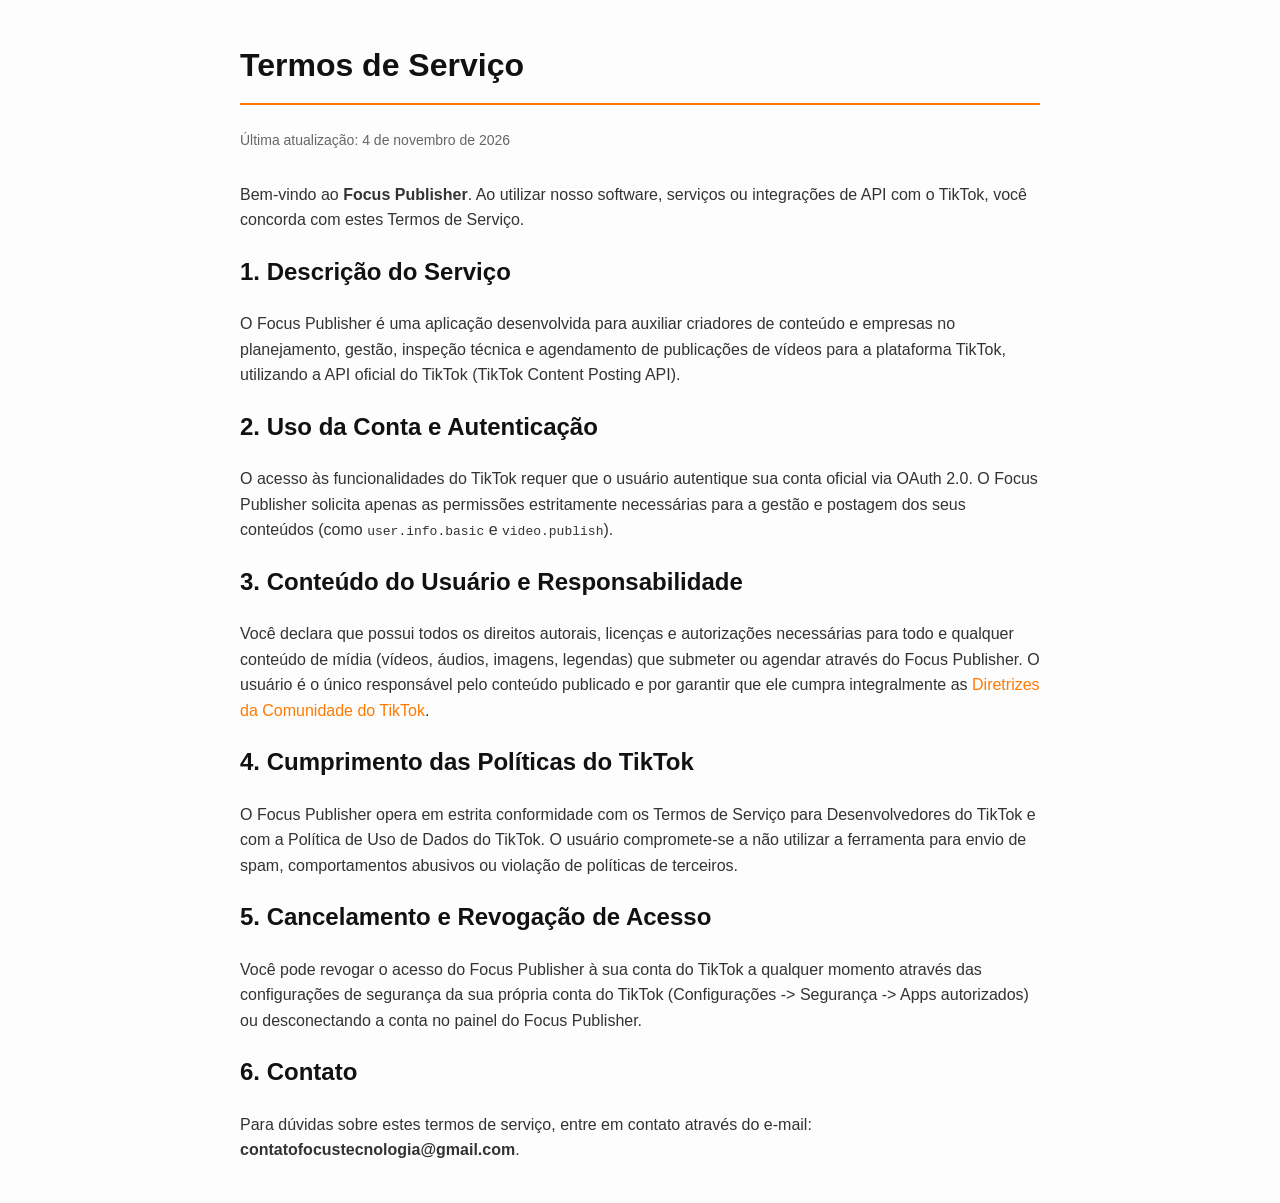
==== docs/index.html @ f6f10f2f "docs: add standalone HTML legal pages for GitHub Pages deployment" ====
<!DOCTYPE html>
<html lang="pt-BR">
<head>
    <meta charset="UTF-8">
    <meta name="viewport" content="width=device-width, initial-scale=1.0">
    <title>Termos de Serviço | Focus Publisher</title>
    <link rel="icon" type="image/png" href="/static/img/favicon.png">
    <style>
        body {
            font-family: -apple-system, BlinkMacSystemFont, "Segoe UI", Roboto, Helvetica, Arial, sans-serif;
            line-height: 1.6;
            color: #333;
            max-width: 800px;
            margin: 40px auto;
            padding: 0 20px;
            background-color: #fdfdfd;
        }
        h1, h2, h3 { color: #111; }
        h1 { border-bottom: 2px solid #ff7a00; padding-bottom: 12px; margin-bottom: 24px; }
        .last-updated { color: #666; font-size: 14px; margin-bottom: 30px; }
        .highlight { background: #fff8f0; border-left: 4px solid #ff7a00; padding: 12px 16px; margin: 20px 0; }
        a { color: #ff7a00; text-decoration: none; }
        a:hover { text-decoration: underline; }
    </style>
</head>
<body>
    <h1>Termos de Serviço</h1>
    <div class="last-updated">Última atualização: 4 de novembro de 2026</div>

    <p>Bem-vindo ao <strong>Focus Publisher</strong>. Ao utilizar nosso software, serviços ou integrações de API com o TikTok, você concorda com estes Termos de Serviço.</p>

    <h2>1. Descrição do Serviço</h2>
    <p>O Focus Publisher é uma aplicação desenvolvida para auxiliar criadores de conteúdo e empresas no planejamento, gestão, inspeção técnica e agendamento de publicações de vídeos para a plataforma TikTok, utilizando a API oficial do TikTok (TikTok Content Posting API).</p>

    <h2>2. Uso da Conta e Autenticação</h2>
    <p>O acesso às funcionalidades do TikTok requer que o usuário autentique sua conta oficial via OAuth 2.0. O Focus Publisher solicita apenas as permissões estritamente necessárias para a gestão e postagem dos seus conteúdos (como <code>user.info.basic</code> e <code>video.publish</code>).</p>

    <h2>3. Conteúdo do Usuário e Responsabilidade</h2>
    <p>Você declara que possui todos os direitos autorais, licenças e autorizações necessárias para todo e qualquer conteúdo de mídia (vídeos, áudios, imagens, legendas) que submeter ou agendar através do Focus Publisher. O usuário é o único responsável pelo conteúdo publicado e por garantir que ele cumpra integralmente as <a href="https://www.tiktok.com/community-guidelines" target="_blank" rel="noopener">Diretrizes da Comunidade do TikTok</a>.</p>

    <h2>4. Cumprimento das Políticas do TikTok</h2>
    <p>O Focus Publisher opera em estrita conformidade com os Termos de Serviço para Desenvolvedores do TikTok e com a Política de Uso de Dados do TikTok. O usuário compromete-se a não utilizar a ferramenta para envio de spam, comportamentos abusivos ou violação de políticas de terceiros.</p>

    <h2>5. Cancelamento e Revogação de Acesso</h2>
    <p>Você pode revogar o acesso do Focus Publisher à sua conta do TikTok a qualquer momento através das configurações de segurança da sua própria conta do TikTok (Configurações -> Segurança -> Apps autorizados) ou desconectando a conta no painel do Focus Publisher.</p>

    <h2>6. Contato</h2>
    <p>Para dúvidas sobre estes termos de serviço, entre em contato através do e-mail: <strong>contatofocustecnologia@gmail.com</strong>.</p>
</body>
</html>
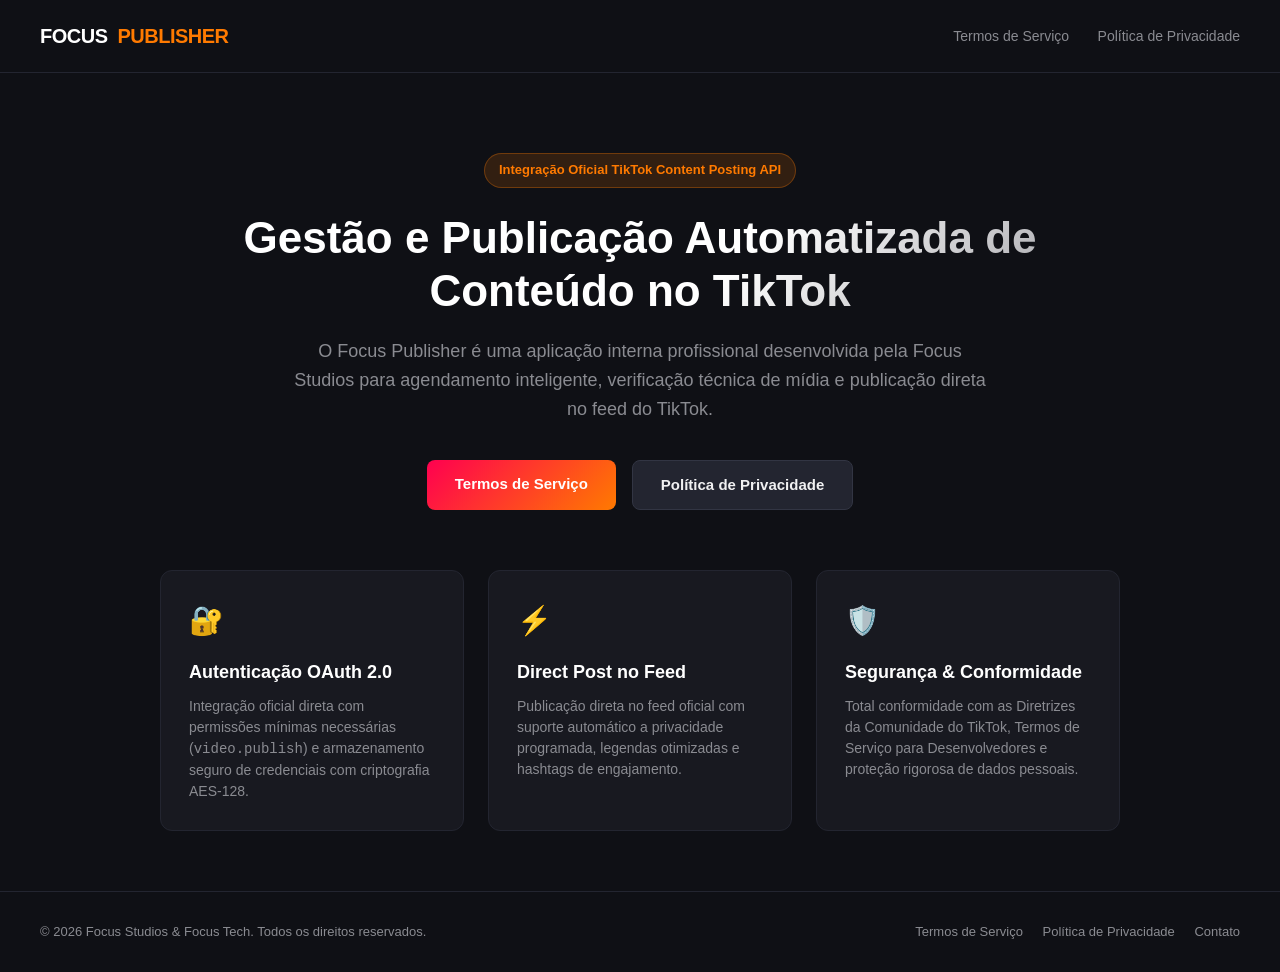
==== commit 0ff30027: "feat: add official professional landing page to root index.html for TikTok app review" ====
--- a/docs/index.html
+++ b/docs/index.html
@@ -3,48 +3,222 @@
 <head>
     <meta charset="UTF-8">
     <meta name="viewport" content="width=device-width, initial-scale=1.0">
-    <title>Termos de Serviço | Focus Publisher</title>
+    <title>Focus Publisher | Gestão e Publicação Oficial no TikTok</title>
+    <meta name="tiktok-developers-site-verification" content="7XffmMhvXmSdrHhRKUaodCohyXHzy71G">
+    <meta name="tiktok-developers-site-verification" content="tiktok-developers-site-verification=7XffmMhvXmSdrHhRKUaodCohyXHzy71G">
+    <meta name="tiktok-developers-site-verification" content="AXEsRlxIU5mnBkntqVkAtYYFIvtbMU3h">
+    <meta name="tiktok-developers-site-verification" content="tiktok-developers-site-verification=AXEsRlxIU5mnBkntqVkAtYYFIvtbMU3h">
     <link rel="icon" type="image/png" href="/static/img/favicon.png">
     <style>
+        :root {
+            --primary: #ff0050;
+            --secondary: #00f2fe;
+            --dark: #0f1015;
+            --card-bg: #181920;
+            --text-main: #f1f1f2;
+            --text-muted: #8a8b91;
+            --accent-orange: #ff7a00;
+        }
+        * { box-sizing: border-box; margin: 0; padding: 0; }
         body {
             font-family: -apple-system, BlinkMacSystemFont, "Segoe UI", Roboto, Helvetica, Arial, sans-serif;
+            background-color: var(--dark);
+            color: var(--text-main);
             line-height: 1.6;
-            color: #333;
-            max-width: 800px;
-            margin: 40px auto;
+            padding: 0;
+            margin: 0;
+            min-height: 100vh;
+            display: flex;
+            flex-direction: column;
+        }
+        header {
+            border-bottom: 1px solid #232530;
+            padding: 20px 40px;
+            display: flex;
+            justify-content: space-between;
+            align-items: center;
+        }
+        .logo {
+            font-size: 20px;
+            font-weight: 700;
+            letter-spacing: -0.5px;
+            color: #fff;
+            display: flex;
+            align-items: center;
+            gap: 10px;
+        }
+        .logo span {
+            color: var(--accent-orange);
+        }
+        nav a {
+            color: var(--text-muted);
+            text-decoration: none;
+            margin-left: 24px;
+            font-size: 14px;
+            transition: color 0.2s;
+        }
+        nav a:hover {
+            color: #fff;
+        }
+        .hero {
+            max-width: 900px;
+            margin: 80px auto 40px auto;
+            text-align: center;
             padding: 0 20px;
-            background-color: #fdfdfd;
-        }
-        h1, h2, h3 { color: #111; }
-        h1 { border-bottom: 2px solid #ff7a00; padding-bottom: 12px; margin-bottom: 24px; }
-        .last-updated { color: #666; font-size: 14px; margin-bottom: 30px; }
-        .highlight { background: #fff8f0; border-left: 4px solid #ff7a00; padding: 12px 16px; margin: 20px 0; }
-        a { color: #ff7a00; text-decoration: none; }
-        a:hover { text-decoration: underline; }
+        }
+        .badge {
+            display: inline-block;
+            background: rgba(255, 122, 0, 0.15);
+            color: var(--accent-orange);
+            font-size: 13px;
+            font-weight: 600;
+            padding: 6px 14px;
+            border-radius: 20px;
+            margin-bottom: 24px;
+            border: 1px solid rgba(255, 122, 0, 0.3);
+        }
+        h1 {
+            font-size: 44px;
+            font-weight: 800;
+            line-height: 1.2;
+            margin-bottom: 20px;
+            background: linear-gradient(135deg, #ffffff 60%, #a0a0a5);
+            -webkit-background-clip: text;
+            -webkit-text-fill-color: transparent;
+        }
+        p.subtitle {
+            font-size: 18px;
+            color: var(--text-muted);
+            max-width: 700px;
+            margin: 0 auto 36px auto;
+        }
+        .cta-buttons {
+            display: flex;
+            justify-content: center;
+            gap: 16px;
+            flex-wrap: wrap;
+        }
+        .btn {
+            display: inline-block;
+            padding: 12px 28px;
+            border-radius: 8px;
+            font-size: 15px;
+            font-weight: 600;
+            text-decoration: none;
+            transition: transform 0.15s, opacity 0.15s;
+        }
+        .btn:hover {
+            transform: translateY(-2px);
+            opacity: 0.95;
+        }
+        .btn-primary {
+            background: linear-gradient(135deg, #ff0050, #ff7a00);
+            color: #fff;
+        }
+        .btn-secondary {
+            background: #232530;
+            color: var(--text-main);
+            border: 1px solid #323543;
+        }
+        .features {
+            max-width: 1000px;
+            margin: 60px auto;
+            display: grid;
+            grid-template-columns: repeat(auto-fit, minmax(280px, 1fr));
+            gap: 24px;
+            padding: 0 20px;
+        }
+        .card {
+            background: var(--card-bg);
+            border: 1px solid #232530;
+            border-radius: 12px;
+            padding: 28px;
+            text-align: left;
+        }
+        .card-icon {
+            font-size: 28px;
+            margin-bottom: 14px;
+        }
+        .card h3 {
+            font-size: 18px;
+            margin-bottom: 10px;
+            color: #fff;
+        }
+        .card p {
+            font-size: 14px;
+            color: var(--text-muted);
+            line-height: 1.5;
+        }
+        footer {
+            margin-top: auto;
+            border-top: 1px solid #232530;
+            padding: 30px 40px;
+            display: flex;
+            justify-content: space-between;
+            align-items: center;
+            font-size: 13px;
+            color: var(--text-muted);
+            flex-wrap: wrap;
+            gap: 16px;
+        }
+        footer a {
+            color: var(--text-muted);
+            text-decoration: none;
+            margin-left: 16px;
+        }
+        footer a:hover {
+            color: #fff;
+        }
     </style>
 </head>
 <body>
-    <h1>Termos de Serviço</h1>
-    <div class="last-updated">Última atualização: 4 de novembro de 2026</div>
+    <header>
+        <div class="logo">FOCUS <span>PUBLISHER</span></div>
+        <nav>
+            <a href="/terms">Termos de Serviço</a>
+            <a href="/privacy">Política de Privacidade</a>
+        </nav>
+    </header>
 
-    <p>Bem-vindo ao <strong>Focus Publisher</strong>. Ao utilizar nosso software, serviços ou integrações de API com o TikTok, você concorda com estes Termos de Serviço.</p>
+    <main>
+        <section class="hero">
+            <div class="badge">Integração Oficial TikTok Content Posting API</div>
+            <h1>Gestão e Publicação Automatizada de Conteúdo no TikTok</h1>
+            <p class="subtitle">
+                O Focus Publisher é uma aplicação interna profissional desenvolvida pela Focus Studios para agendamento inteligente, verificação técnica de mídia e publicação direta no feed do TikTok.
+            </p>
+            <div class="cta-buttons">
+                <a href="/terms" class="btn btn-primary">Termos de Serviço</a>
+                <a href="/privacy" class="btn btn-secondary">Política de Privacidade</a>
+            </div>
+        </section>
 
-    <h2>1. Descrição do Serviço</h2>
-    <p>O Focus Publisher é uma aplicação desenvolvida para auxiliar criadores de conteúdo e empresas no planejamento, gestão, inspeção técnica e agendamento de publicações de vídeos para a plataforma TikTok, utilizando a API oficial do TikTok (TikTok Content Posting API).</p>
+        <section class="features">
+            <div class="card">
+                <div class="card-icon">🔐</div>
+                <h3>Autenticação OAuth 2.0</h3>
+                <p>Integração oficial direta com permissões mínimas necessárias (<code>video.publish</code>) e armazenamento seguro de credenciais com criptografia AES-128.</p>
+            </div>
+            <div class="card">
+                <div class="card-icon">⚡</div>
+                <h3>Direct Post no Feed</h3>
+                <p>Publicação direta no feed oficial com suporte automático a privacidade programada, legendas otimizadas e hashtags de engajamento.</p>
+            </div>
+            <div class="card">
+                <div class="card-icon">🛡️</div>
+                <h3>Segurança & Conformidade</h3>
+                <p>Total conformidade com as Diretrizes da Comunidade do TikTok, Termos de Serviço para Desenvolvedores e proteção rigorosa de dados pessoais.</p>
+            </div>
+        </section>
+    </main>
 
-    <h2>2. Uso da Conta e Autenticação</h2>
-    <p>O acesso às funcionalidades do TikTok requer que o usuário autentique sua conta oficial via OAuth 2.0. O Focus Publisher solicita apenas as permissões estritamente necessárias para a gestão e postagem dos seus conteúdos (como <code>user.info.basic</code> e <code>video.publish</code>).</p>
-
-    <h2>3. Conteúdo do Usuário e Responsabilidade</h2>
-    <p>Você declara que possui todos os direitos autorais, licenças e autorizações necessárias para todo e qualquer conteúdo de mídia (vídeos, áudios, imagens, legendas) que submeter ou agendar através do Focus Publisher. O usuário é o único responsável pelo conteúdo publicado e por garantir que ele cumpra integralmente as <a href="https://www.tiktok.com/community-guidelines" target="_blank" rel="noopener">Diretrizes da Comunidade do TikTok</a>.</p>
-
-    <h2>4. Cumprimento das Políticas do TikTok</h2>
-    <p>O Focus Publisher opera em estrita conformidade com os Termos de Serviço para Desenvolvedores do TikTok e com a Política de Uso de Dados do TikTok. O usuário compromete-se a não utilizar a ferramenta para envio de spam, comportamentos abusivos ou violação de políticas de terceiros.</p>
-
-    <h2>5. Cancelamento e Revogação de Acesso</h2>
-    <p>Você pode revogar o acesso do Focus Publisher à sua conta do TikTok a qualquer momento através das configurações de segurança da sua própria conta do TikTok (Configurações -> Segurança -> Apps autorizados) ou desconectando a conta no painel do Focus Publisher.</p>
-
-    <h2>6. Contato</h2>
-    <p>Para dúvidas sobre estes termos de serviço, entre em contato através do e-mail: <strong>contatofocustecnologia@gmail.com</strong>.</p>
+    <footer>
+        <div>&copy; 2026 Focus Studios & Focus Tech. Todos os direitos reservados.</div>
+        <div>
+            <a href="/terms">Termos de Serviço</a>
+            <a href="/privacy">Política de Privacidade</a>
+            <a href="mailto:contatofocustecnologia@gmail.com">Contato</a>
+        </div>
+    </footer>
 </body>
 </html>
